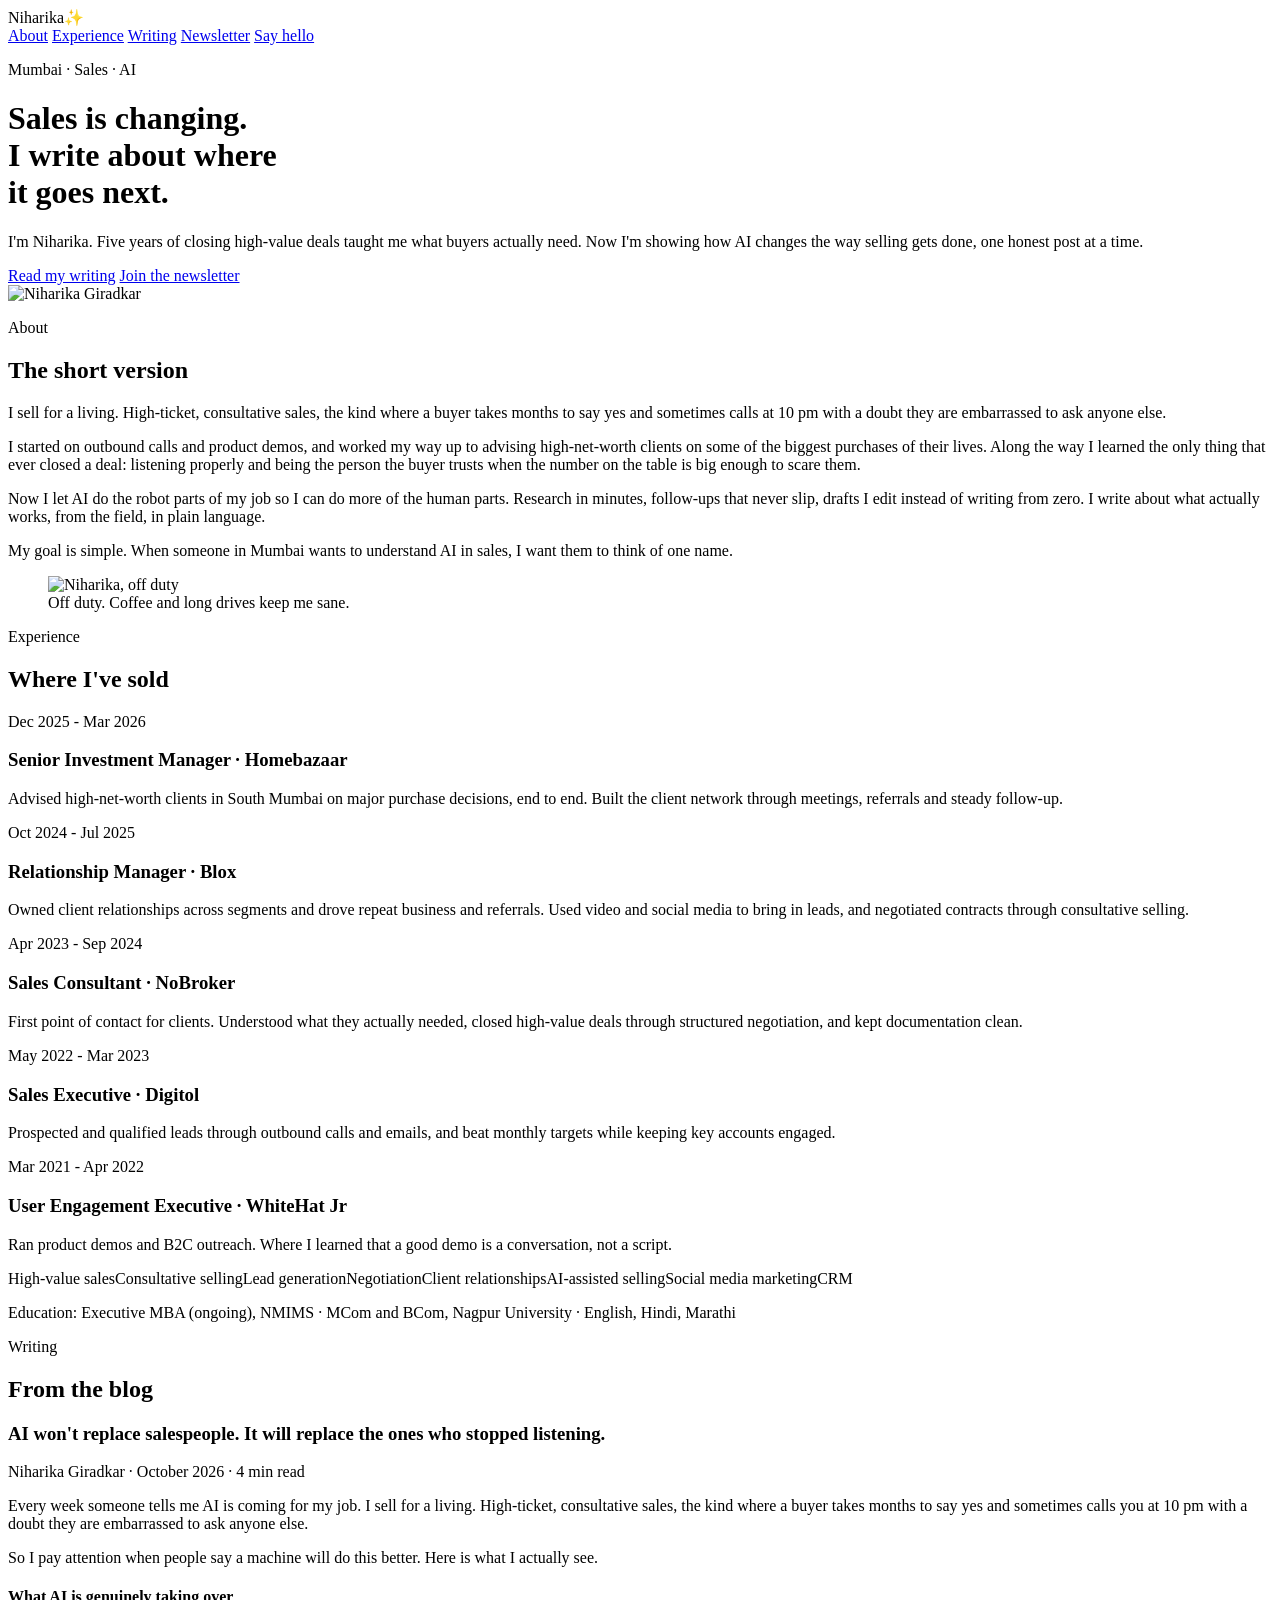
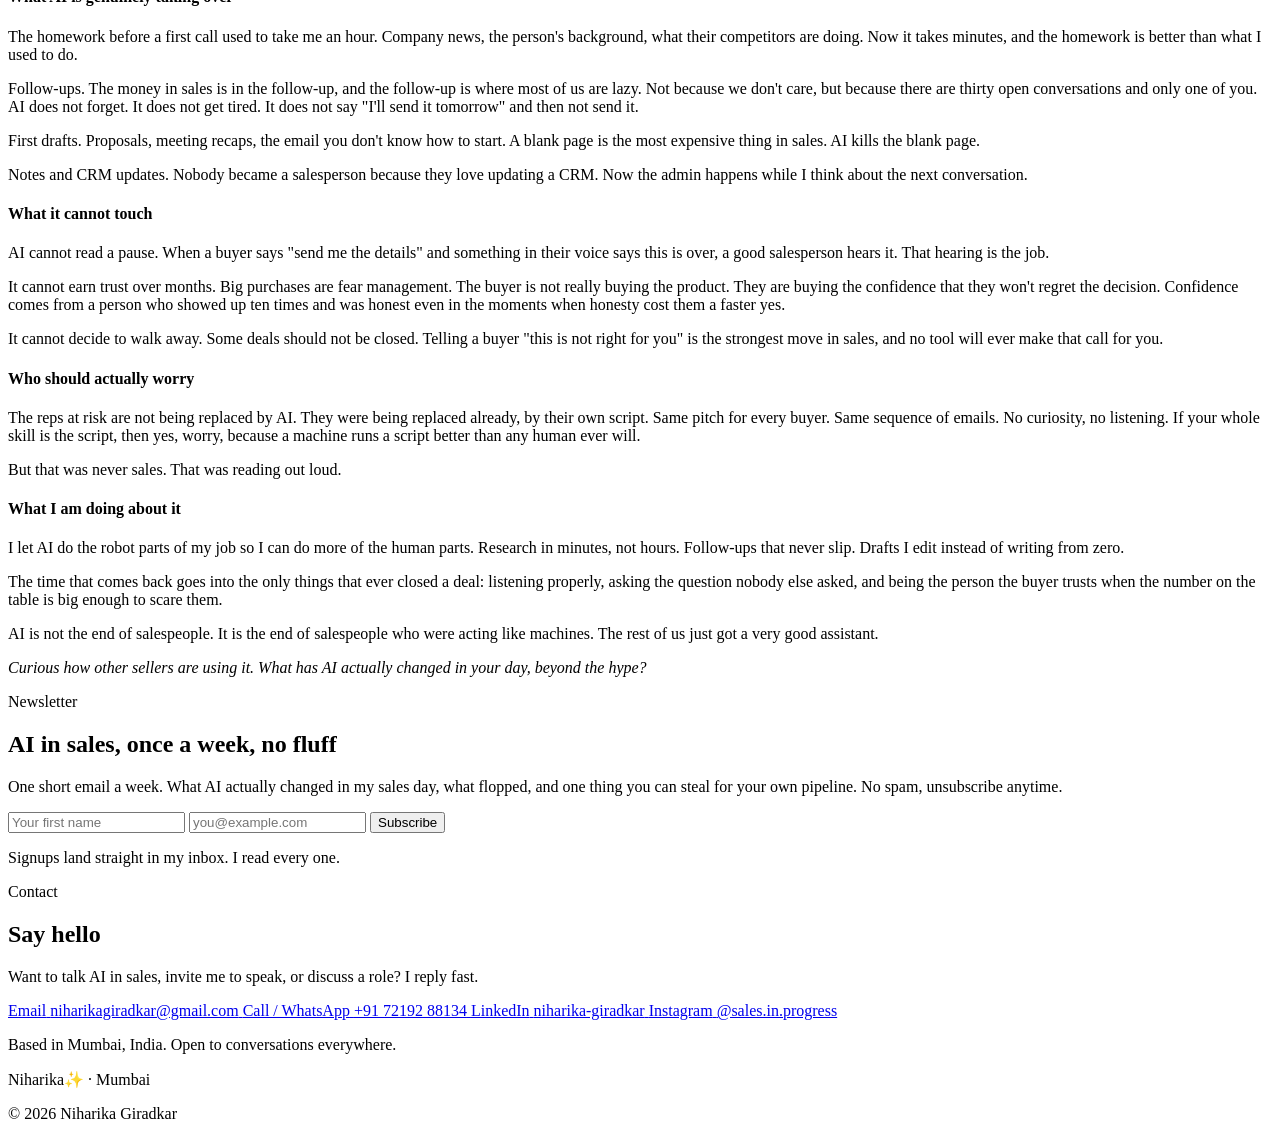
==== index.html @ d85a1c15 "Create personal webpage for Niharika Giradkar This HTML file serves as a personal webpage for Nihari" ====
<!DOCTYPE html>
<html lang="en">
<head>
<meta charset="UTF-8">
<meta name="viewport" content="width=device-width, initial-scale=1.0">
<title>Niharika✨ - AI in Sales, Mumbai</title>
<meta name="description" content="Niharika Giradkar - sales professional from Mumbai writing about how AI is changing sales. Read the blog, join the newsletter.">
<link rel="stylesheet" href="styles.css">
</head>
<body>

<nav class="nav">
  <div class="nav-inner">
    <span class="nav-brand">Niharika<span class="sparkle">✨</span></span>
    <div class="nav-links">
      <a href="#about">About</a>
      <a href="#experience">Experience</a>
      <a href="#writing">Writing</a>
      <a href="#newsletter">Newsletter</a>
      <a href="#contact" class="nav-cta">Say hello</a>
    </div>
  </div>
</nav>

<header class="hero">
  <div class="hero-text">
    <p class="eyebrow">Mumbai · Sales · AI</p>
    <h1>Sales is changing.<br>I write about where<br>it goes next.</h1>
    <p class="hero-sub">I'm Niharika. Five years of closing high-value deals taught me what buyers actually need. Now I'm showing how AI changes the way selling gets done, one honest post at a time.</p>
    <div class="hero-actions">
      <a href="#writing" class="btn btn-primary">Read my writing</a>
      <a href="#newsletter" class="btn btn-secondary">Join the newsletter</a>
    </div>
  </div>
  <div class="hero-photo">
    <img src="niharika-portrait.jpg" alt="Niharika Giradkar">
  </div>
</header>

<section id="about" class="section">
  <p class="section-eyebrow">About</p>
  <h2>The short version</h2>
  <div class="about-grid">
    <div class="about-copy">
      <p>I sell for a living. High-ticket, consultative sales, the kind where a buyer takes months to say yes and sometimes calls at 10 pm with a doubt they are embarrassed to ask anyone else.</p>
      <p>I started on outbound calls and product demos, and worked my way up to advising high-net-worth clients on some of the biggest purchases of their lives. Along the way I learned the only thing that ever closed a deal: listening properly and being the person the buyer trusts when the number on the table is big enough to scare them.</p>
      <p>Now I let AI do the robot parts of my job so I can do more of the human parts. Research in minutes, follow-ups that never slip, drafts I edit instead of writing from zero. I write about what actually works, from the field, in plain language.</p>
      <p>My goal is simple. When someone in Mumbai wants to understand AI in sales, I want them to think of one name.</p>
    </div>
    <figure class="about-photo">
      <img src="niharika-bw.jpg" alt="Niharika, off duty">
      <figcaption>Off duty. Coffee and long drives keep me sane.</figcaption>
    </figure>
  </div>
</section>

<section id="experience" class="section section-tinted">
  <p class="section-eyebrow">Experience</p>
  <h2>Where I've sold</h2>
  <div class="timeline">
    <div class="role">
      <div class="role-when">Dec 2025 - Mar 2026</div>
      <div class="role-what">
        <h3>Senior Investment Manager · Homebazaar</h3>
        <p>Advised high-net-worth clients in South Mumbai on major purchase decisions, end to end. Built the client network through meetings, referrals and steady follow-up.</p>
      </div>
    </div>
    <div class="role">
      <div class="role-when">Oct 2024 - Jul 2025</div>
      <div class="role-what">
        <h3>Relationship Manager · Blox</h3>
        <p>Owned client relationships across segments and drove repeat business and referrals. Used video and social media to bring in leads, and negotiated contracts through consultative selling.</p>
      </div>
    </div>
    <div class="role">
      <div class="role-when">Apr 2023 - Sep 2024</div>
      <div class="role-what">
        <h3>Sales Consultant · NoBroker</h3>
        <p>First point of contact for clients. Understood what they actually needed, closed high-value deals through structured negotiation, and kept documentation clean.</p>
      </div>
    </div>
    <div class="role">
      <div class="role-when">May 2022 - Mar 2023</div>
      <div class="role-what">
        <h3>Sales Executive · Digitol</h3>
        <p>Prospected and qualified leads through outbound calls and emails, and beat monthly targets while keeping key accounts engaged.</p>
      </div>
    </div>
    <div class="role">
      <div class="role-when">Mar 2021 - Apr 2022</div>
      <div class="role-what">
        <h3>User Engagement Executive · WhiteHat Jr</h3>
        <p>Ran product demos and B2C outreach. Where I learned that a good demo is a conversation, not a script.</p>
      </div>
    </div>
  </div>
  <div class="chips">
    <span>High-value sales</span><span>Consultative selling</span><span>Lead generation</span><span>Negotiation</span><span>Client relationships</span><span>AI-assisted selling</span><span>Social media marketing</span><span>CRM</span>
  </div>
  <p class="edu">Education: Executive MBA (ongoing), NMIMS · MCom and BCom, Nagpur University · English, Hindi, Marathi</p>
</section>

<section id="writing" class="section">
  <p class="section-eyebrow">Writing</p>
  <h2>From the blog</h2>
  <article class="post">
    <h3>AI won't replace salespeople. It will replace the ones who stopped listening.</h3>
    <p class="post-meta">Niharika Giradkar · October 2026 · 4 min read</p>
    <p>Every week someone tells me AI is coming for my job. I sell for a living. High-ticket, consultative sales, the kind where a buyer takes months to say yes and sometimes calls you at 10 pm with a doubt they are embarrassed to ask anyone else.</p>
    <p>So I pay attention when people say a machine will do this better. Here is what I actually see.</p>
    <h4>What AI is genuinely taking over</h4>
    <p>The homework before a first call used to take me an hour. Company news, the person's background, what their competitors are doing. Now it takes minutes, and the homework is better than what I used to do.</p>
    <p>Follow-ups. The money in sales is in the follow-up, and the follow-up is where most of us are lazy. Not because we don't care, but because there are thirty open conversations and only one of you. AI does not forget. It does not get tired. It does not say "I'll send it tomorrow" and then not send it.</p>
    <p>First drafts. Proposals, meeting recaps, the email you don't know how to start. A blank page is the most expensive thing in sales. AI kills the blank page.</p>
    <p>Notes and CRM updates. Nobody became a salesperson because they love updating a CRM. Now the admin happens while I think about the next conversation.</p>
    <h4>What it cannot touch</h4>
    <p>AI cannot read a pause. When a buyer says "send me the details" and something in their voice says this is over, a good salesperson hears it. That hearing is the job.</p>
    <p>It cannot earn trust over months. Big purchases are fear management. The buyer is not really buying the product. They are buying the confidence that they won't regret the decision. Confidence comes from a person who showed up ten times and was honest even in the moments when honesty cost them a faster yes.</p>
    <p>It cannot decide to walk away. Some deals should not be closed. Telling a buyer "this is not right for you" is the strongest move in sales, and no tool will ever make that call for you.</p>
    <h4>Who should actually worry</h4>
    <p>The reps at risk are not being replaced by AI. They were being replaced already, by their own script. Same pitch for every buyer. Same sequence of emails. No curiosity, no listening. If your whole skill is the script, then yes, worry, because a machine runs a script better than any human ever will.</p>
    <p>But that was never sales. That was reading out loud.</p>
    <h4>What I am doing about it</h4>
    <p>I let AI do the robot parts of my job so I can do more of the human parts. Research in minutes, not hours. Follow-ups that never slip. Drafts I edit instead of writing from zero.</p>
    <p>The time that comes back goes into the only things that ever closed a deal: listening properly, asking the question nobody else asked, and being the person the buyer trusts when the number on the table is big enough to scare them.</p>
    <p>AI is not the end of salespeople. It is the end of salespeople who were acting like machines. The rest of us just got a very good assistant.</p>
    <p><em>Curious how other sellers are using it. What has AI actually changed in your day, beyond the hype?</em></p>
  </article>
</section>

<section id="newsletter" class="section section-dark">
  <p class="section-eyebrow light">Newsletter</p>
  <h2>AI in sales, once a week, no fluff</h2>
  <p class="newsletter-sub">One short email a week. What AI actually changed in my sales day, what flopped, and one thing you can steal for your own pipeline. No spam, unsubscribe anytime.</p>
  <form class="signup" action="https://api.web3forms.com/submit" method="POST">
    <input type="hidden" name="access_key" value="6e8264f7-f193-4b68-8db4-449a315ca3fd">
    <input type="hidden" name="subject" value="New newsletter signup - Niharika✨">
    <input type="hidden" name="from_name" value="Niharika Website">
    <input type="hidden" name="redirect" value="https://niharikagiradkar.github.io/thanks.html">
    <input type="checkbox" name="botcheck" class="hidden" style="display:none">
    <input type="text" name="name" placeholder="Your first name" autocomplete="given-name">
    <input type="email" name="email" placeholder="you@example.com" required autocomplete="email">
    <button type="submit" class="btn btn-primary">Subscribe</button>
  </form>
  <p class="signup-note">Signups land straight in my inbox. I read every one.</p>
</section>

<section id="contact" class="section">
  <p class="section-eyebrow">Contact</p>
  <h2>Say hello</h2>
  <p class="contact-sub">Want to talk AI in sales, invite me to speak, or discuss a role? I reply fast.</p>
  <div class="contact-cards">
    <a class="card" href="mailto:niharikagiradkar@gmail.com">
      <span class="card-label">Email</span>
      <span class="card-value">niharikagiradkar@gmail.com</span>
    </a>
    <a class="card" href="tel:+917219288134">
      <span class="card-label">Call / WhatsApp</span>
      <span class="card-value">+91 72192 88134</span>
    </a>
    <a class="card" href="https://www.linkedin.com/in/niharika-giradkar-3739161b2" target="_blank" rel="noopener">
      <span class="card-label">LinkedIn</span>
      <span class="card-value">niharika-giradkar</span>
    </a>
    <a class="card" href="https://www.instagram.com/sales.in.progress/" target="_blank" rel="noopener">
      <span class="card-label">Instagram</span>
      <span class="card-value">@sales.in.progress</span>
    </a>
  </div>
  <p class="contact-loc">Based in Mumbai, India. Open to conversations everywhere.</p>
</section>

<footer class="footer">
  <p>Niharika<span class="sparkle">✨</span> · Mumbai</p>
  <p class="footer-small">© 2026 Niharika Giradkar</p>
</footer>

</body>
</html>
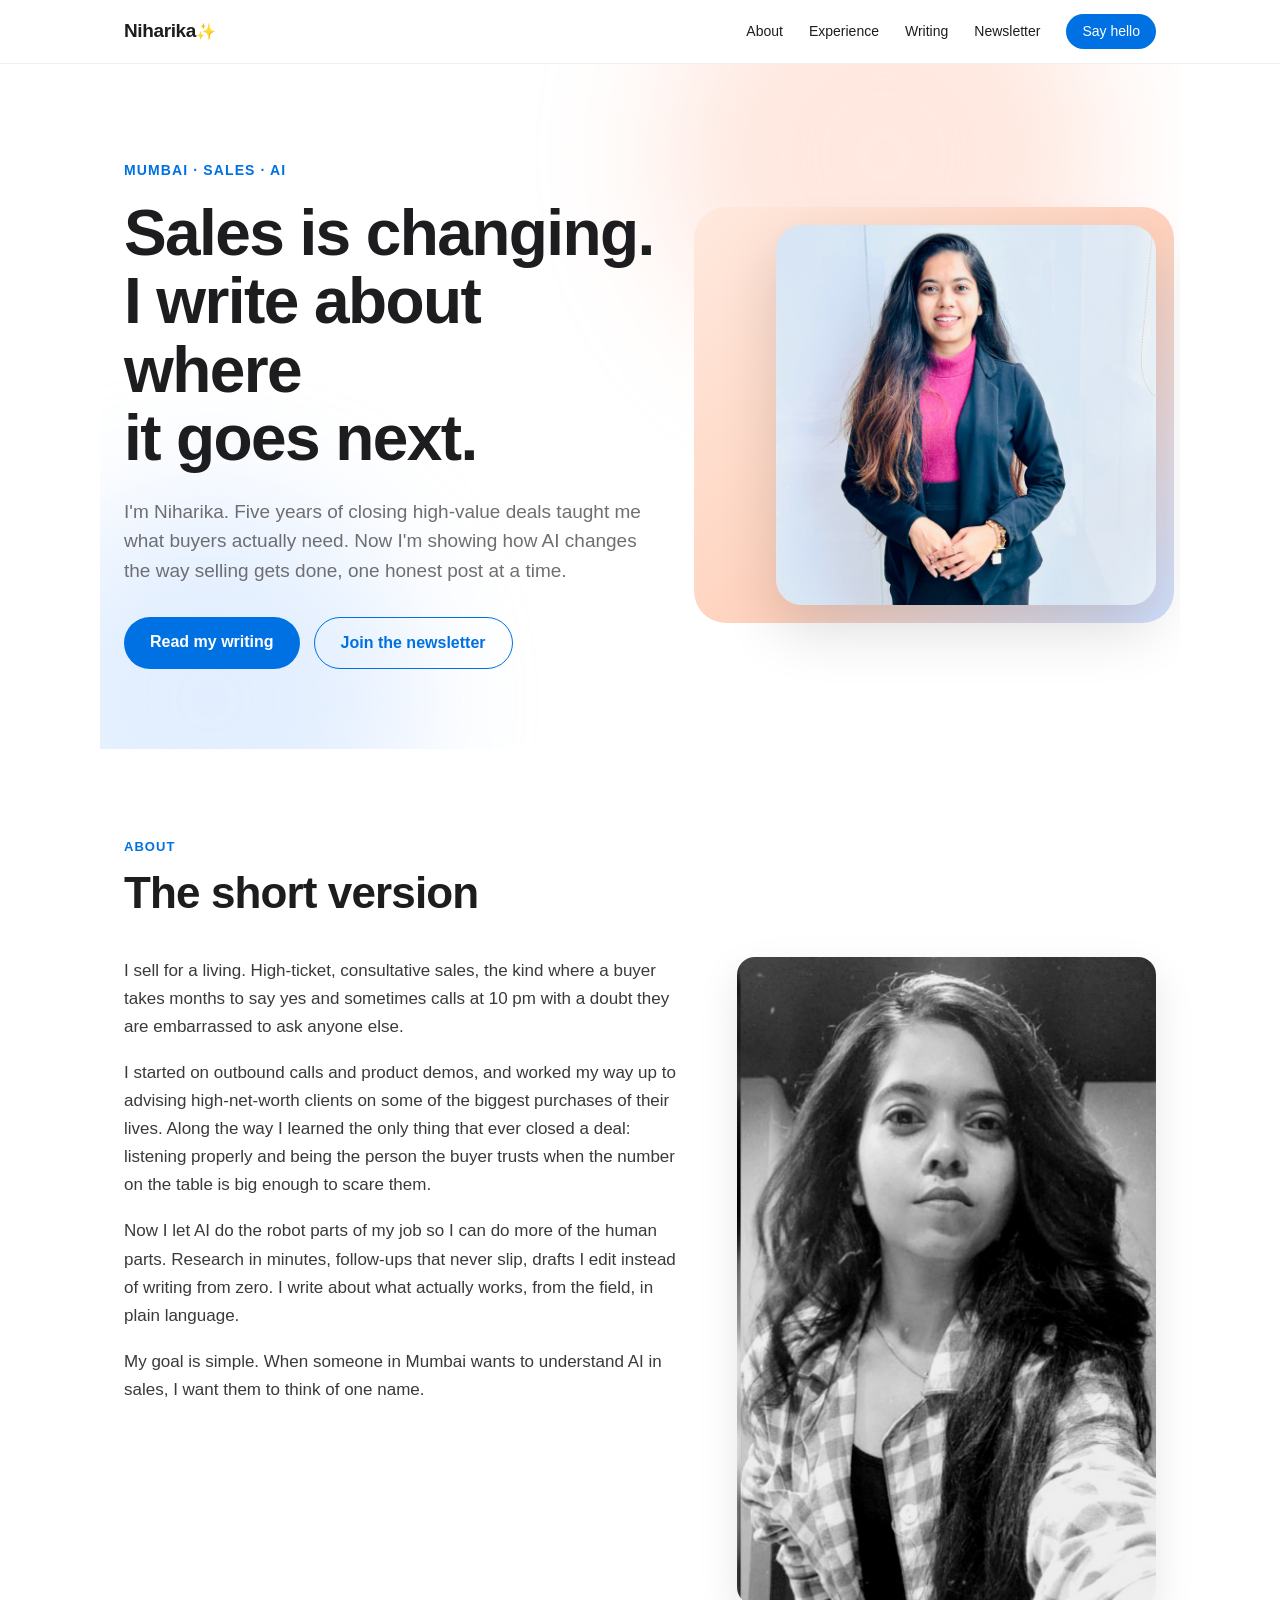
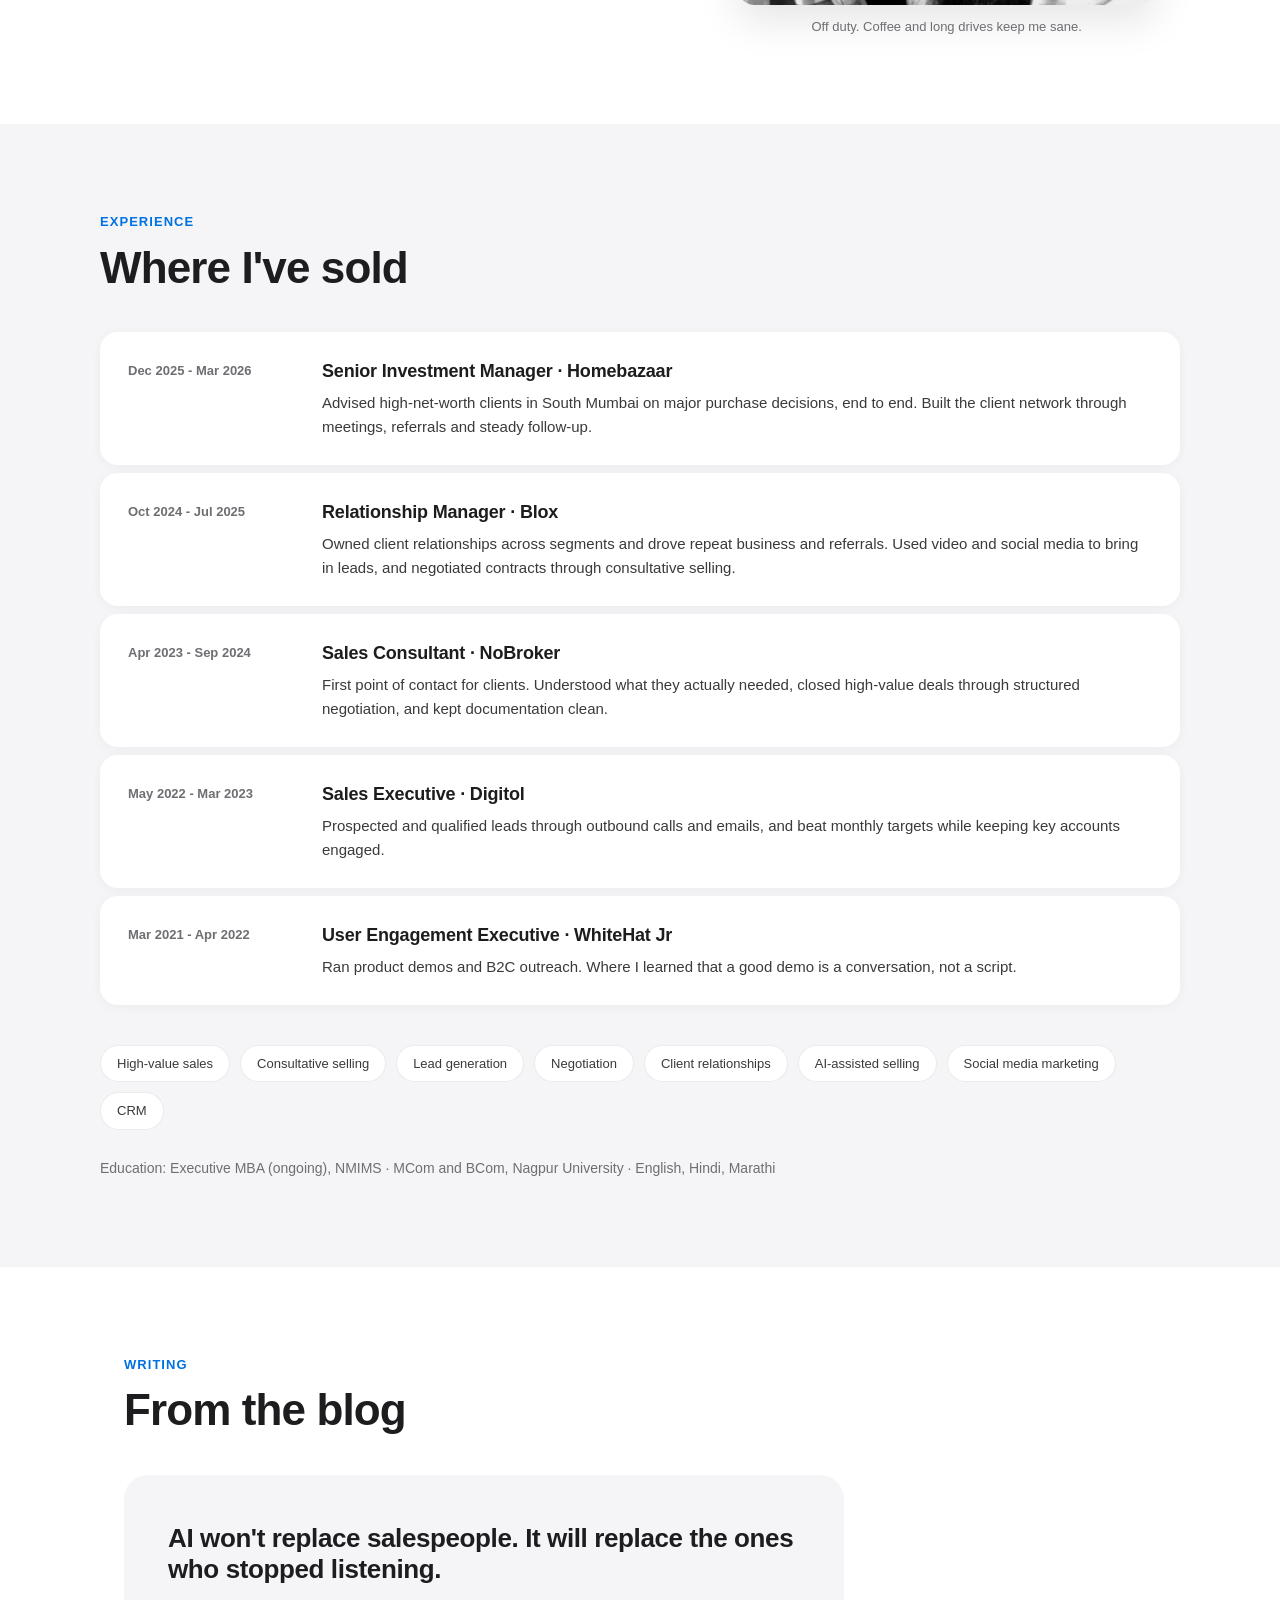
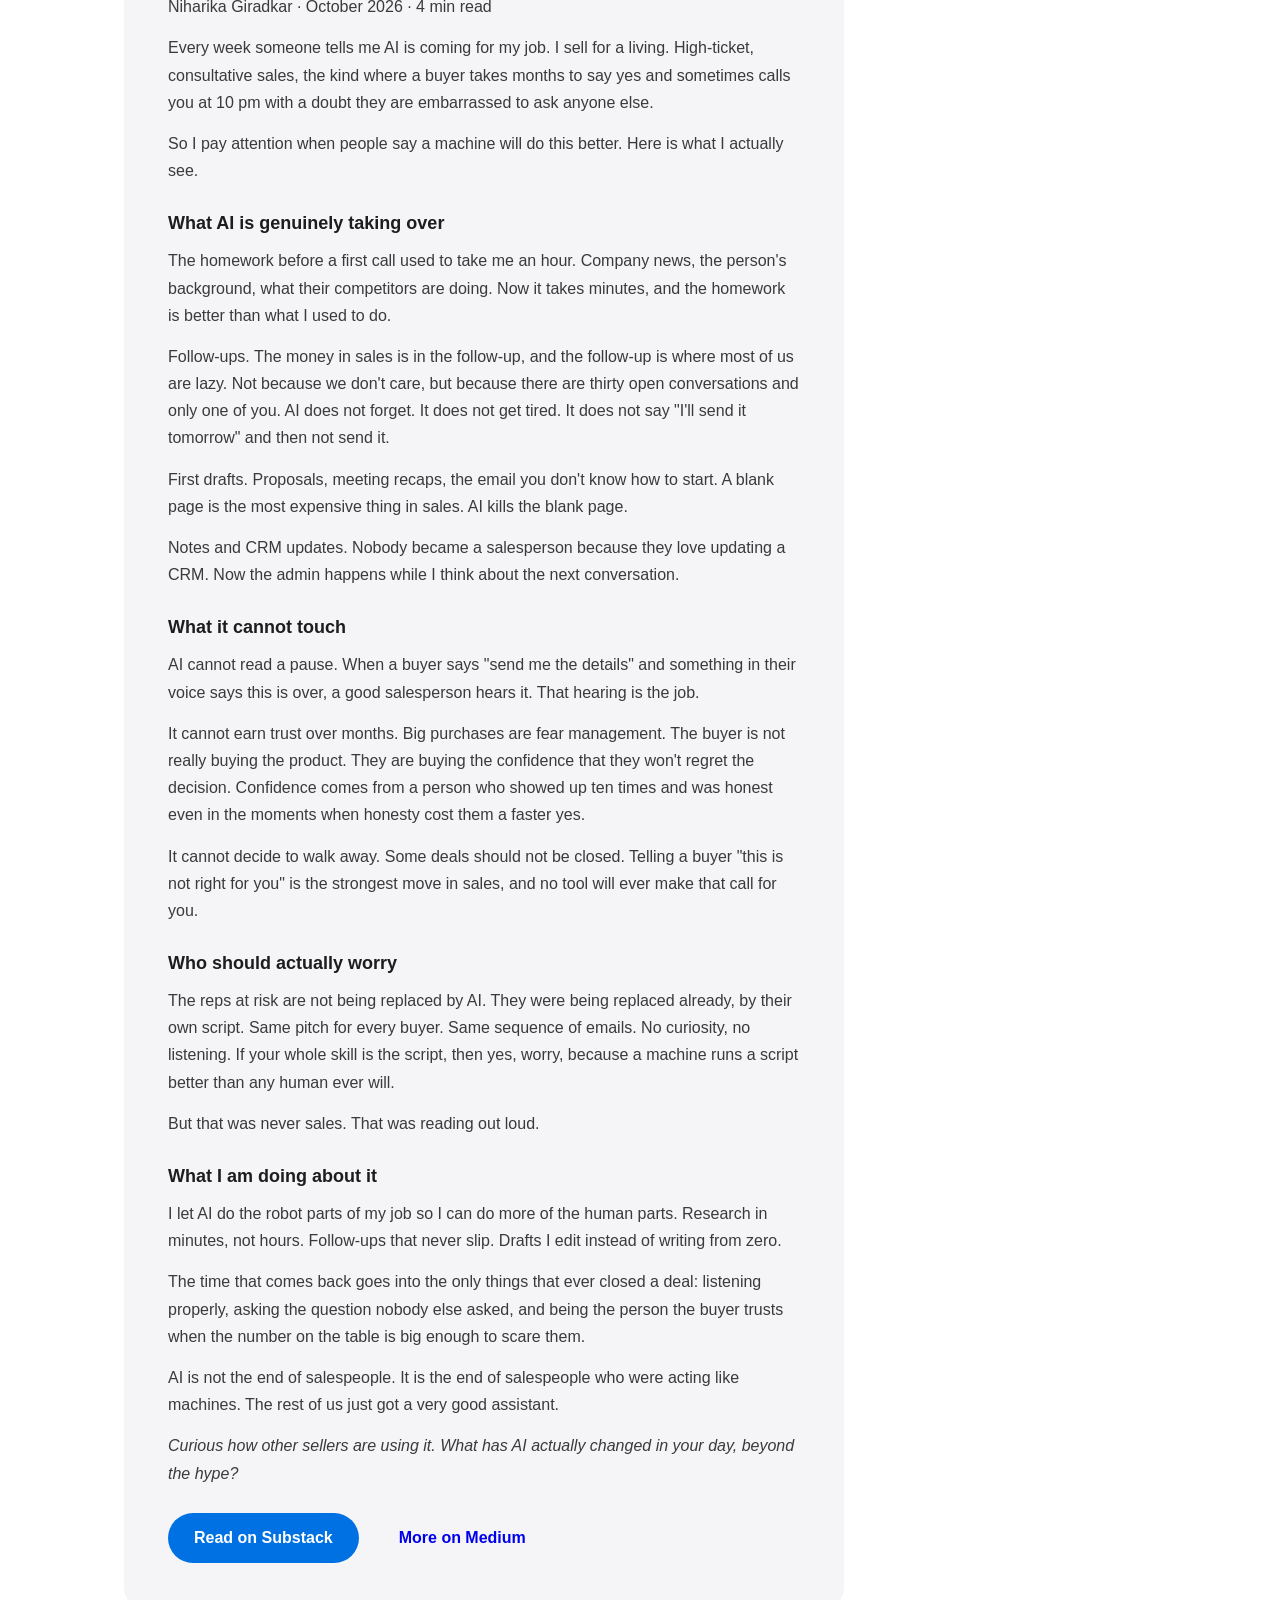
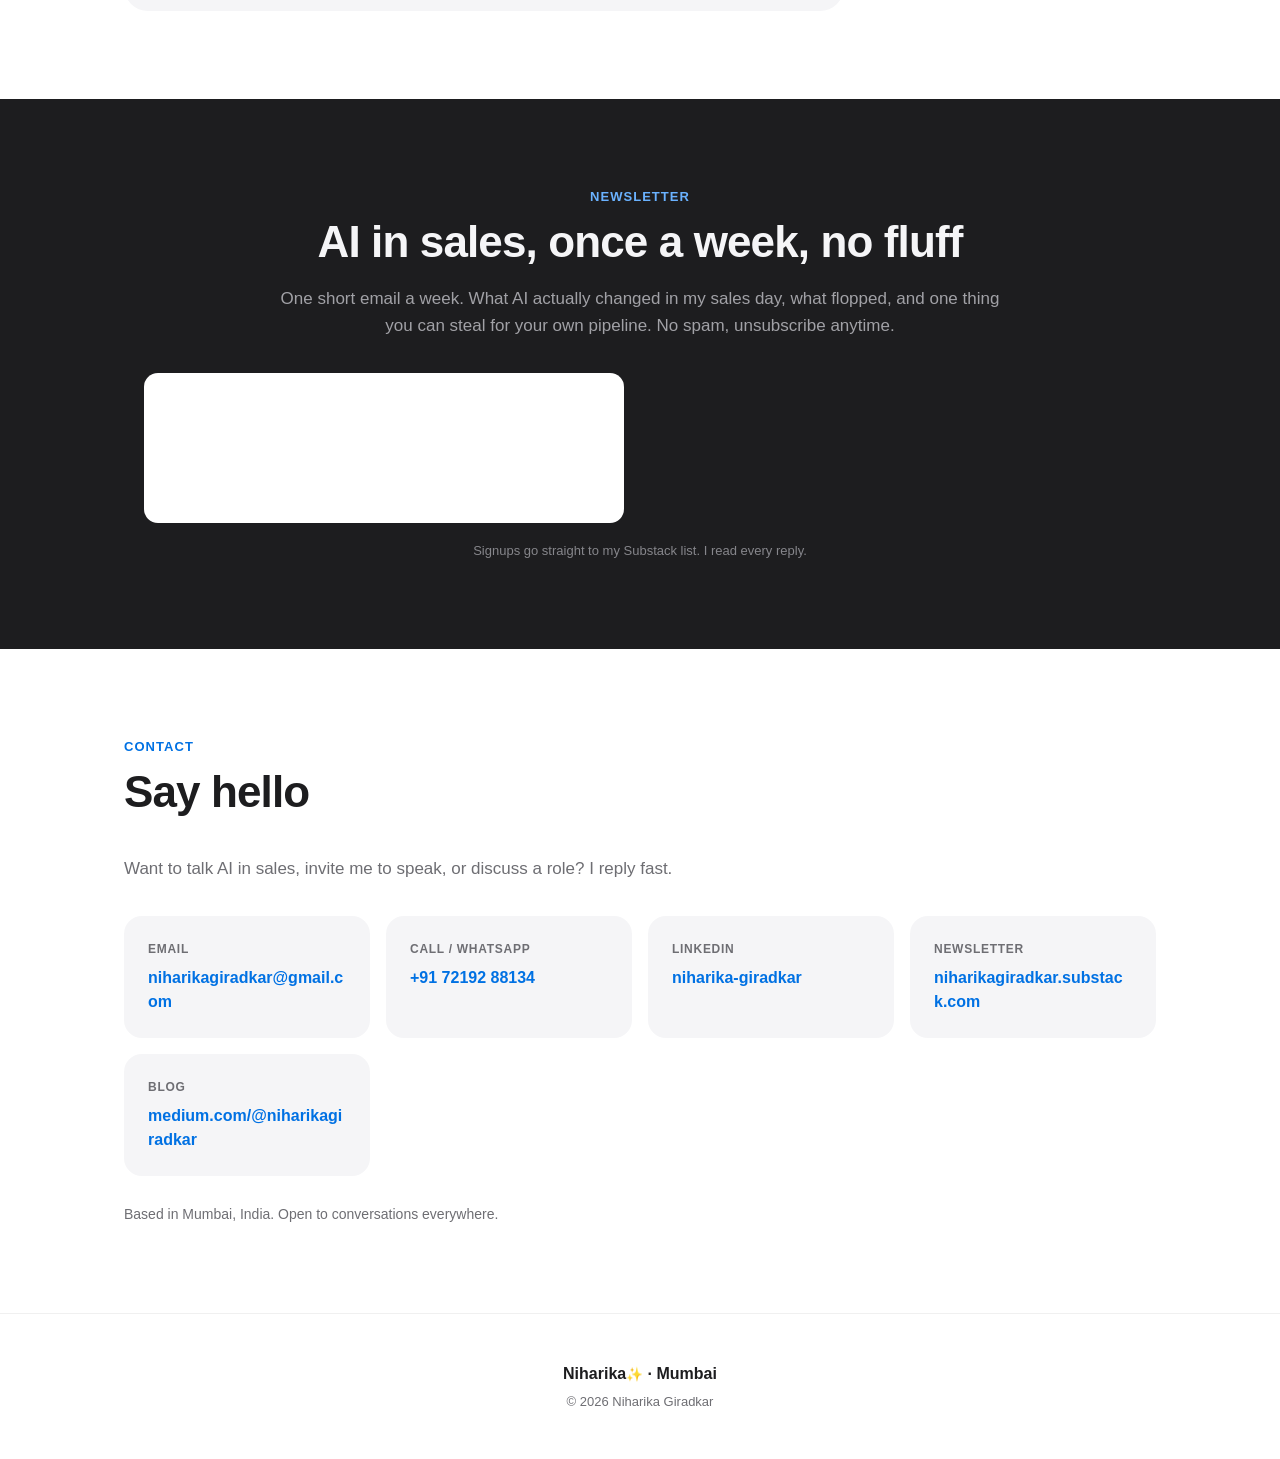
==== commit 6cd78ec9: "Substack subscribe, article links, warm graphics" ====
--- a/index.html
+++ b/index.html
@@ -125,6 +125,10 @@
     <p>The time that comes back goes into the only things that ever closed a deal: listening properly, asking the question nobody else asked, and being the person the buyer trusts when the number on the table is big enough to scare them.</p>
     <p>AI is not the end of salespeople. It is the end of salespeople who were acting like machines. The rest of us just got a very good assistant.</p>
     <p><em>Curious how other sellers are using it. What has AI actually changed in your day, beyond the hype?</em></p>
+    <div class="post-links">
+      <a class="btn btn-primary" href="https://niharikagiradkar.substack.com/p/ai-wont-replace-salespeople-it-will" target="_blank" rel="noopener">Read on Substack</a>
+      <a class="btn btn-ghost" href="https://medium.com/@niharikagiradkar" target="_blank" rel="noopener">More on Medium</a>
+    </div>
   </article>
 </section>
 
@@ -132,17 +136,10 @@
   <p class="section-eyebrow light">Newsletter</p>
   <h2>AI in sales, once a week, no fluff</h2>
   <p class="newsletter-sub">One short email a week. What AI actually changed in my sales day, what flopped, and one thing you can steal for your own pipeline. No spam, unsubscribe anytime.</p>
-  <form class="signup" action="https://api.web3forms.com/submit" method="POST">
-    <input type="hidden" name="access_key" value="6e8264f7-f193-4b68-8db4-449a315ca3fd">
-    <input type="hidden" name="subject" value="New newsletter signup - Niharika✨">
-    <input type="hidden" name="from_name" value="Niharika Website">
-    <input type="hidden" name="redirect" value="https://niharikagiradkar.github.io/thanks.html">
-    <input type="checkbox" name="botcheck" class="hidden" style="display:none">
-    <input type="text" name="name" placeholder="Your first name" autocomplete="given-name">
-    <input type="email" name="email" placeholder="you@example.com" required autocomplete="email">
-    <button type="submit" class="btn btn-primary">Subscribe</button>
-  </form>
-  <p class="signup-note">Signups land straight in my inbox. I read every one.</p>
+  <div class="substack-embed">
+    <iframe src="https://niharikagiradkar.substack.com/embed" width="480" height="150" frameborder="0" scrolling="no" title="Subscribe to Niharika's newsletter"></iframe>
+  </div>
+  <p class="signup-note">Signups go straight to my Substack list. I read every reply.</p>
 </section>
 
 <section id="contact" class="section">
@@ -162,9 +159,13 @@
       <span class="card-label">LinkedIn</span>
       <span class="card-value">niharika-giradkar</span>
     </a>
-    <a class="card" href="https://www.instagram.com/sales.in.progress/" target="_blank" rel="noopener">
-      <span class="card-label">Instagram</span>
-      <span class="card-value">@sales.in.progress</span>
+    <a class="card" href="https://niharikagiradkar.substack.com" target="_blank" rel="noopener">
+      <span class="card-label">Newsletter</span>
+      <span class="card-value">niharikagiradkar.substack.com</span>
+    </a>
+    <a class="card" href="https://medium.com/@niharikagiradkar" target="_blank" rel="noopener">
+      <span class="card-label">Blog</span>
+      <span class="card-value">medium.com/@niharikagiradkar</span>
     </a>
   </div>
   <p class="contact-loc">Based in Mumbai, India. Open to conversations everywhere.</p>
--- a/styles.css
+++ b/styles.css
@@ -0,0 +1,215 @@
+/* Niharika✨ - Apple HIG inspired */
+* { margin: 0; padding: 0; box-sizing: border-box; }
+:root {
+  --text: #1d1d1f;
+  --text-secondary: #6e6e73;
+  --bg: #ffffff;
+  --bg-tinted: #f5f5f7;
+  --bg-dark: #1d1d1f;
+  --accent: #0071e3;
+  --accent-hover: #0077ed;
+  --radius: 18px;
+  --maxw: 1080px;
+}
+html { scroll-behavior: smooth; }
+body {
+  font-family: -apple-system, BlinkMacSystemFont, "SF Pro Display", "SF Pro Text", "Helvetica Neue", Helvetica, Arial, sans-serif;
+  color: var(--text);
+  background: var(--bg);
+  line-height: 1.5;
+  -webkit-font-smoothing: antialiased;
+}
+
+/* Nav */
+.nav {
+  position: sticky; top: 0; z-index: 100;
+  background: rgba(255,255,255,0.8);
+  backdrop-filter: saturate(180%) blur(20px);
+  -webkit-backdrop-filter: saturate(180%) blur(20px);
+  border-bottom: 1px solid rgba(0,0,0,0.06);
+}
+.nav-inner {
+  max-width: var(--maxw); margin: 0 auto; padding: 14px 24px;
+  display: flex; align-items: center; justify-content: space-between;
+}
+.nav-brand { font-size: 19px; font-weight: 700; letter-spacing: -0.02em; }
+.sparkle { font-size: 0.85em; }
+.nav-links { display: flex; align-items: center; gap: 26px; }
+.nav-links a {
+  color: var(--text); text-decoration: none; font-size: 14px; font-weight: 500;
+  transition: color 0.2s;
+}
+.nav-links a:hover { color: var(--accent); }
+.nav-cta {
+  background: var(--accent); color: #fff !important;
+  padding: 7px 16px; border-radius: 980px;
+}
+.nav-cta:hover { background: var(--accent-hover); }
+
+/* Hero */
+.hero {
+  max-width: var(--maxw); margin: 0 auto;
+  padding: 96px 24px 80px;
+  display: grid; grid-template-columns: 1.2fr 1fr; gap: 56px; align-items: center;
+}
+.eyebrow {
+  font-size: 14px; font-weight: 600; letter-spacing: 0.08em; text-transform: uppercase;
+  color: var(--accent); margin-bottom: 18px;
+}
+.hero h1 {
+  font-size: clamp(40px, 6vw, 64px);
+  font-weight: 700; letter-spacing: -0.025em; line-height: 1.07;
+  margin-bottom: 24px;
+}
+.hero-sub {
+  font-size: 19px; color: var(--text-secondary); line-height: 1.55;
+  max-width: 30em; margin-bottom: 32px;
+}
+.hero-actions { display: flex; gap: 14px; flex-wrap: wrap; }
+.btn {
+  display: inline-block; padding: 13px 26px; border-radius: 980px;
+  font-size: 16px; font-weight: 600; text-decoration: none; cursor: pointer;
+  border: none; transition: background 0.2s, transform 0.15s;
+}
+.btn:active { transform: scale(0.97); }
+.btn-primary { background: var(--accent); color: #fff; }
+.btn-primary:hover { background: var(--accent-hover); }
+.btn-secondary { background: transparent; color: var(--accent); border: 1.5px solid var(--accent); }
+.btn-secondary:hover { background: rgba(0,113,227,0.06); }
+.hero-photo img {
+  width: 100%; max-width: 380px; aspect-ratio: 1; object-fit: cover;
+  border-radius: 28px; display: block; margin-left: auto;
+  box-shadow: 0 24px 60px rgba(0,0,0,0.14);
+}
+
+/* Sections */
+.section { max-width: var(--maxw); margin: 0 auto; padding: 88px 24px; }
+.section-tinted { max-width: none; background: var(--bg-tinted); }
+.section-tinted > * { max-width: var(--maxw); margin-left: auto; margin-right: auto; }
+.section-dark { max-width: none; background: var(--bg-dark); color: #f5f5f7; text-align: center; }
+.section-dark > * { max-width: 720px; margin-left: auto; margin-right: auto; }
+.section-eyebrow {
+  font-size: 13px; font-weight: 600; letter-spacing: 0.08em; text-transform: uppercase;
+  color: var(--accent); margin-bottom: 12px;
+}
+.section-eyebrow.light { color: #6ab2ff; }
+.section h2 {
+  font-size: clamp(30px, 4.5vw, 44px); font-weight: 700; letter-spacing: -0.02em;
+  margin-bottom: 40px; line-height: 1.1;
+}
+.section-dark h2 { margin-bottom: 18px; }
+
+/* About */
+.about-grid { display: grid; grid-template-columns: 1.35fr 1fr; gap: 48px; align-items: start; }
+.about-copy p { font-size: 17px; color: #3a3a3c; margin-bottom: 18px; line-height: 1.65; }
+.about-photo img {
+  width: 100%; border-radius: var(--radius); display: block;
+  box-shadow: 0 16px 40px rgba(0,0,0,0.10);
+}
+.about-photo figcaption {
+  font-size: 13px; color: var(--text-secondary); margin-top: 12px; text-align: center;
+}
+
+/* Experience */
+.timeline { display: flex; flex-direction: column; gap: 8px; margin-bottom: 40px; }
+.role {
+  display: grid; grid-template-columns: 170px 1fr; gap: 24px;
+  background: #fff; border-radius: var(--radius); padding: 26px 28px;
+  box-shadow: 0 2px 12px rgba(0,0,0,0.04);
+}
+.role-when { font-size: 13px; font-weight: 600; color: var(--text-secondary); padding-top: 3px; }
+.role-what h3 { font-size: 18px; font-weight: 700; letter-spacing: -0.01em; margin-bottom: 6px; }
+.role-what p { font-size: 15px; color: #3a3a3c; line-height: 1.6; }
+.chips { display: flex; flex-wrap: wrap; gap: 10px; margin-bottom: 28px; }
+.chips span {
+  background: #fff; border: 1px solid rgba(0,0,0,0.08); border-radius: 980px;
+  padding: 8px 16px; font-size: 13px; font-weight: 500; color: #3a3a3c;
+}
+.edu { font-size: 14px; color: var(--text-secondary); }
+
+/* Writing */
+.post {
+  max-width: 720px; background: var(--bg-tinted); border-radius: 24px;
+  padding: 48px 44px;
+}
+.post h3 { font-size: 26px; font-weight: 700; letter-spacing: -0.015em; line-height: 1.2; margin-bottom: 8px; }
+.post-meta { font-size: 13px; color: var(--text-secondary); margin-bottom: 28px; }
+.post h4 { font-size: 18px; font-weight: 700; margin: 26px 0 10px; }
+.post p { font-size: 16px; color: #3a3a3c; line-height: 1.7; margin-bottom: 14px; }
+
+/* Newsletter */
+.newsletter-sub { font-size: 17px; color: #a1a1a6; margin-bottom: 34px; line-height: 1.6; }
+.signup { display: flex; gap: 12px; justify-content: center; flex-wrap: wrap; }
+.signup input[type="text"], .signup input[type="email"] {
+  padding: 13px 20px; border-radius: 980px; border: 1px solid rgba(255,255,255,0.2);
+  background: rgba(255,255,255,0.08); color: #f5f5f7; font-size: 16px; min-width: 220px;
+  outline: none; transition: border 0.2s;
+}
+.signup input::placeholder { color: #86868b; }
+.signup input:focus { border-color: var(--accent); }
+.signup-note { font-size: 13px; color: #86868b; margin-top: 18px; }
+
+/* Contact */
+.contact-sub { font-size: 17px; color: var(--text-secondary); margin-bottom: 34px; }
+.contact-cards { display: grid; grid-template-columns: repeat(auto-fit, minmax(220px, 1fr)); gap: 16px; margin-bottom: 28px; }
+.card {
+  display: block; background: var(--bg-tinted); border-radius: var(--radius);
+  padding: 24px; text-decoration: none; transition: transform 0.15s, box-shadow 0.2s;
+}
+.card:hover { transform: translateY(-3px); box-shadow: 0 12px 32px rgba(0,0,0,0.08); }
+.card-label { display: block; font-size: 12px; font-weight: 600; letter-spacing: 0.06em; text-transform: uppercase; color: var(--text-secondary); margin-bottom: 8px; }
+.card-value { display: block; font-size: 16px; font-weight: 600; color: var(--accent); word-break: break-all; }
+.contact-loc { font-size: 14px; color: var(--text-secondary); }
+
+/* Footer */
+.footer { text-align: center; padding: 48px 24px; border-top: 1px solid rgba(0,0,0,0.06); }
+.footer p { font-weight: 600; }
+.footer-small { font-size: 13px; font-weight: 400 !important; color: var(--text-secondary); margin-top: 6px; }
+
+/* Thanks page */
+.thanks { text-align: center; padding-top: 140px; padding-bottom: 140px; }
+.thanks-emoji { font-size: 56px; margin-bottom: 18px; }
+.thanks h2 { margin-bottom: 14px; }
+.thanks .newsletter-sub { color: var(--text-secondary); margin-bottom: 30px; }
+
+/* Mobile */
+@media (max-width: 820px) {
+  .nav-links { gap: 16px; }
+  .nav-links a:not(.nav-cta) { display: none; }
+  .hero { grid-template-columns: 1fr; padding: 56px 24px 56px; gap: 40px; }
+  .hero-photo img { margin: 0 auto; max-width: 300px; }
+  .hero { text-align: center; }
+  .hero-sub { margin-left: auto; margin-right: auto; }
+  .hero-actions { justify-content: center; }
+  .about-grid { grid-template-columns: 1fr; }
+  .about-photo { max-width: 340px; margin: 0 auto; }
+  .role { grid-template-columns: 1fr; gap: 6px; }
+  .post { padding: 32px 22px; }
+  .section { padding: 60px 20px; }
+}
+
+/* --- v2: Substack embed, post links, warm illustrated graphics --- */
+.substack-embed { display: flex; justify-content: center; margin: 26px 0 10px; }
+.substack-embed iframe { width: 100%; max-width: 480px; border-radius: 14px; background: #fff; }
+
+.post-links { display: flex; gap: 14px; flex-wrap: wrap; margin-top: 26px; }
+
+.hero { position: relative; overflow: hidden; }
+.hero::before, .hero::after {
+  content: ""; position: absolute; border-radius: 50%; filter: blur(70px); opacity: .45; z-index: -1; pointer-events: none;
+}
+.hero::before { width: 420px; height: 420px; background: radial-gradient(circle, #ffd9c7, #ffb199); top: -120px; right: 8%; }
+.hero::after { width: 380px; height: 380px; background: radial-gradient(circle, #cfe4ff, #9ec5fe); bottom: -140px; left: -80px; }
+
+.hero-photo { position: relative; }
+.hero-photo::before {
+  content: ""; position: absolute; inset: -18px; border-radius: 32px; z-index: -1;
+  background: linear-gradient(135deg, #ffe9de 0%, #ffd2bd 55%, #cfe0ff 100%);
+}
+.hero-photo img { border-radius: 26px; display: block; }
+
+@media (max-width: 700px) {
+  .hero::before { width: 280px; height: 280px; right: -60px; }
+  .hero::after { width: 240px; height: 240px; left: -100px; }
+  .post-links .btn { width: 100%; text-align: center; }
+}
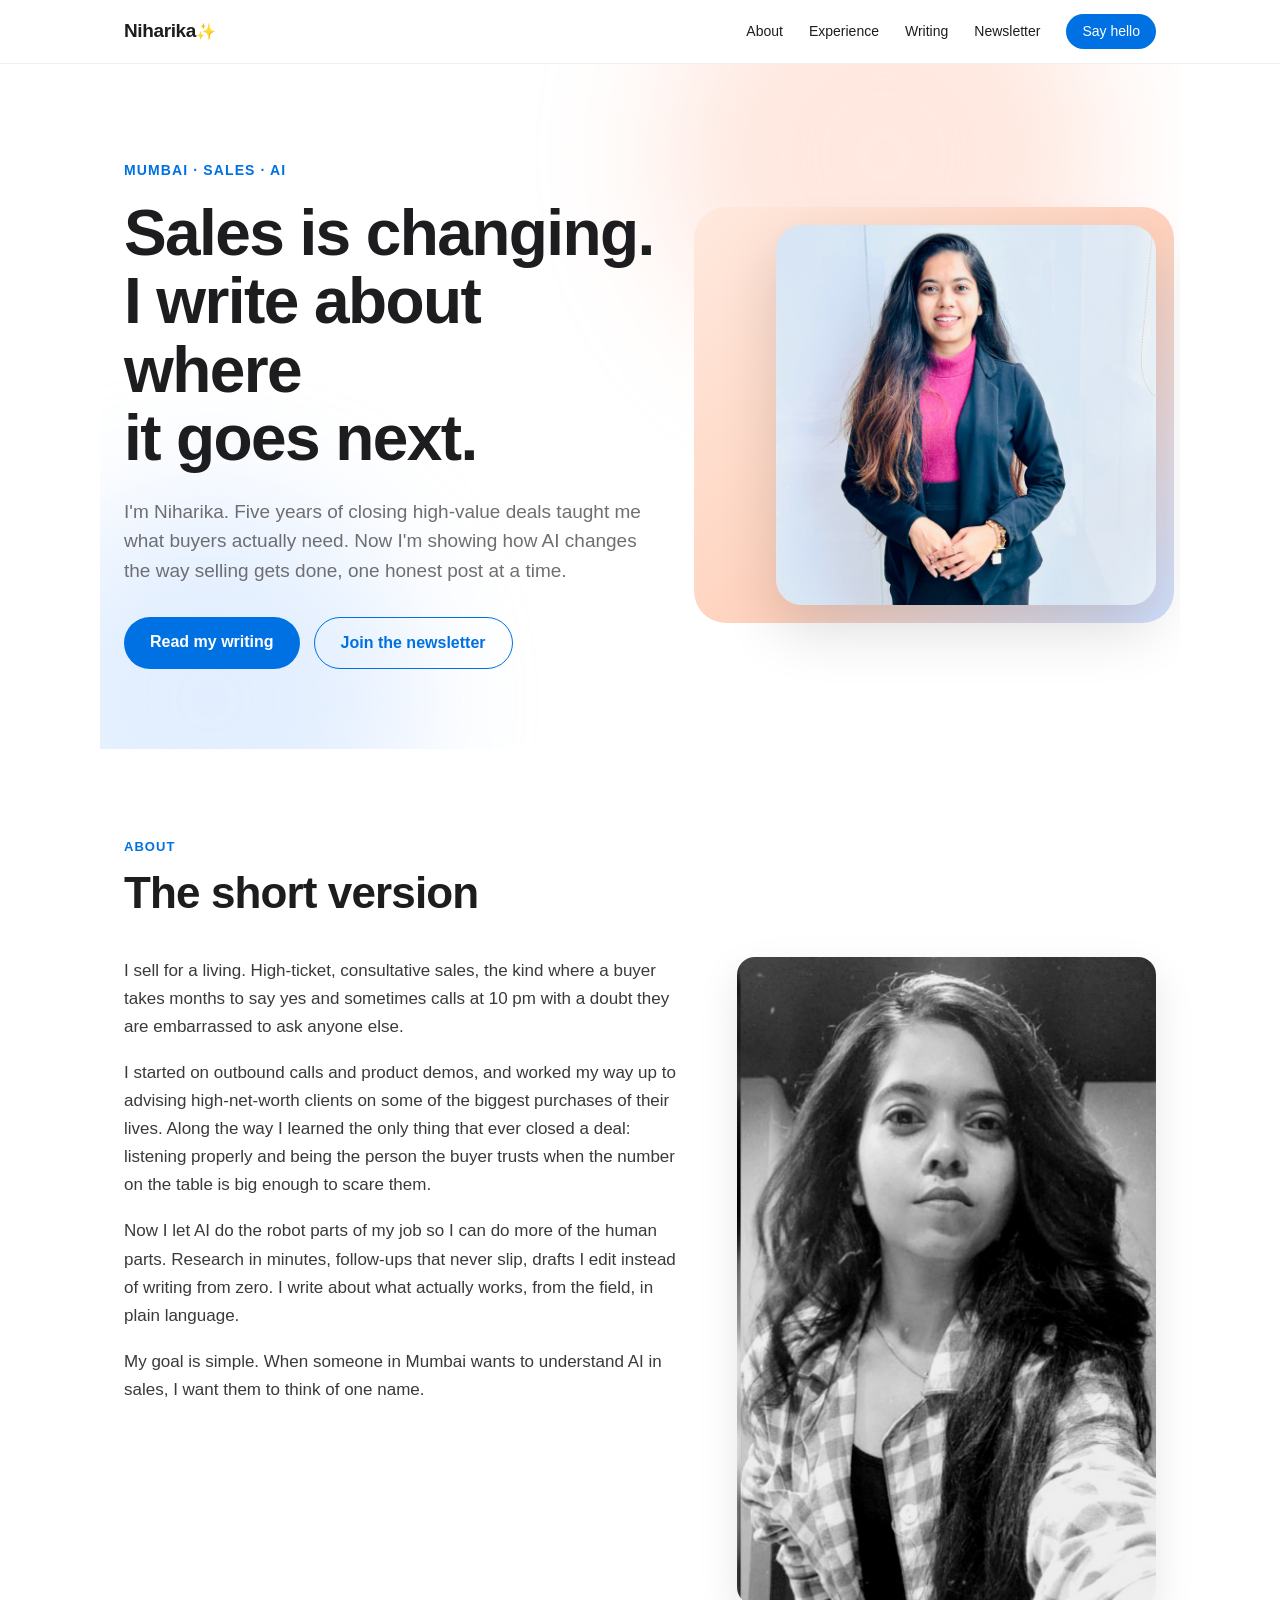
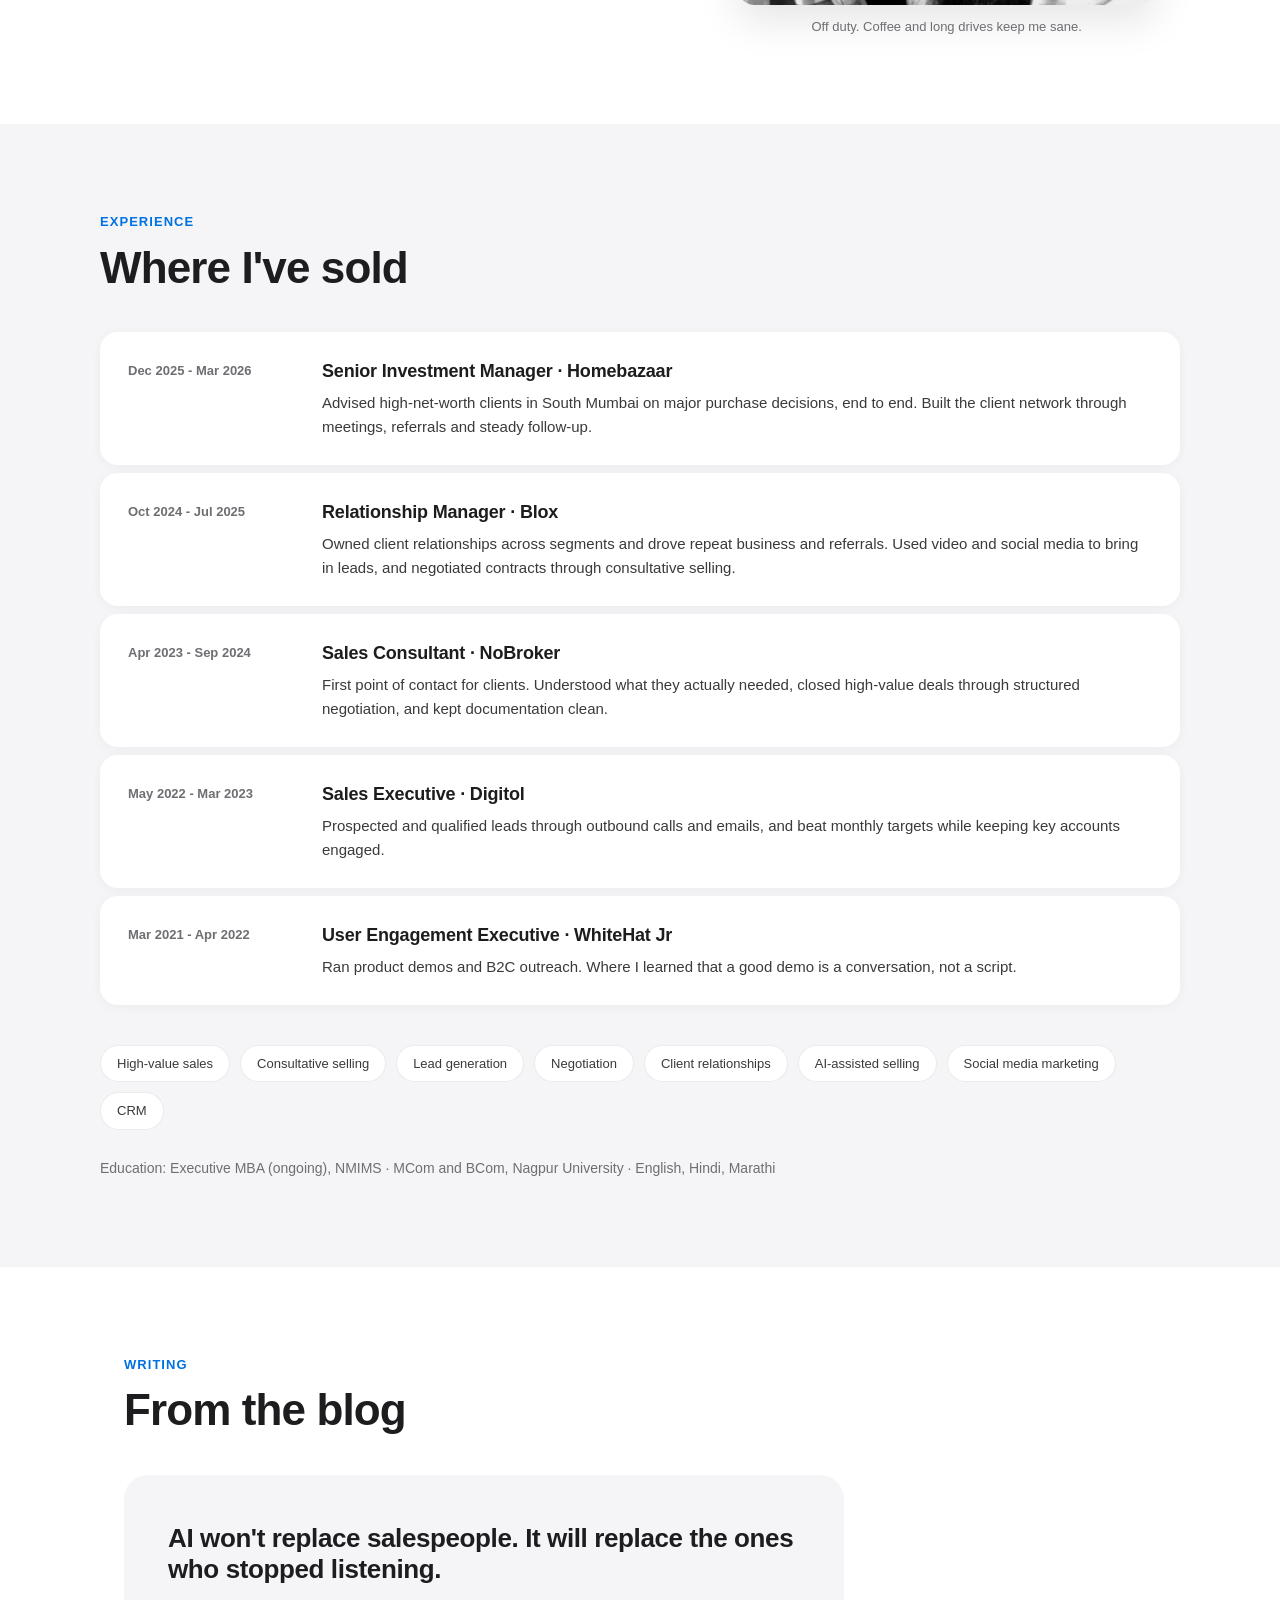
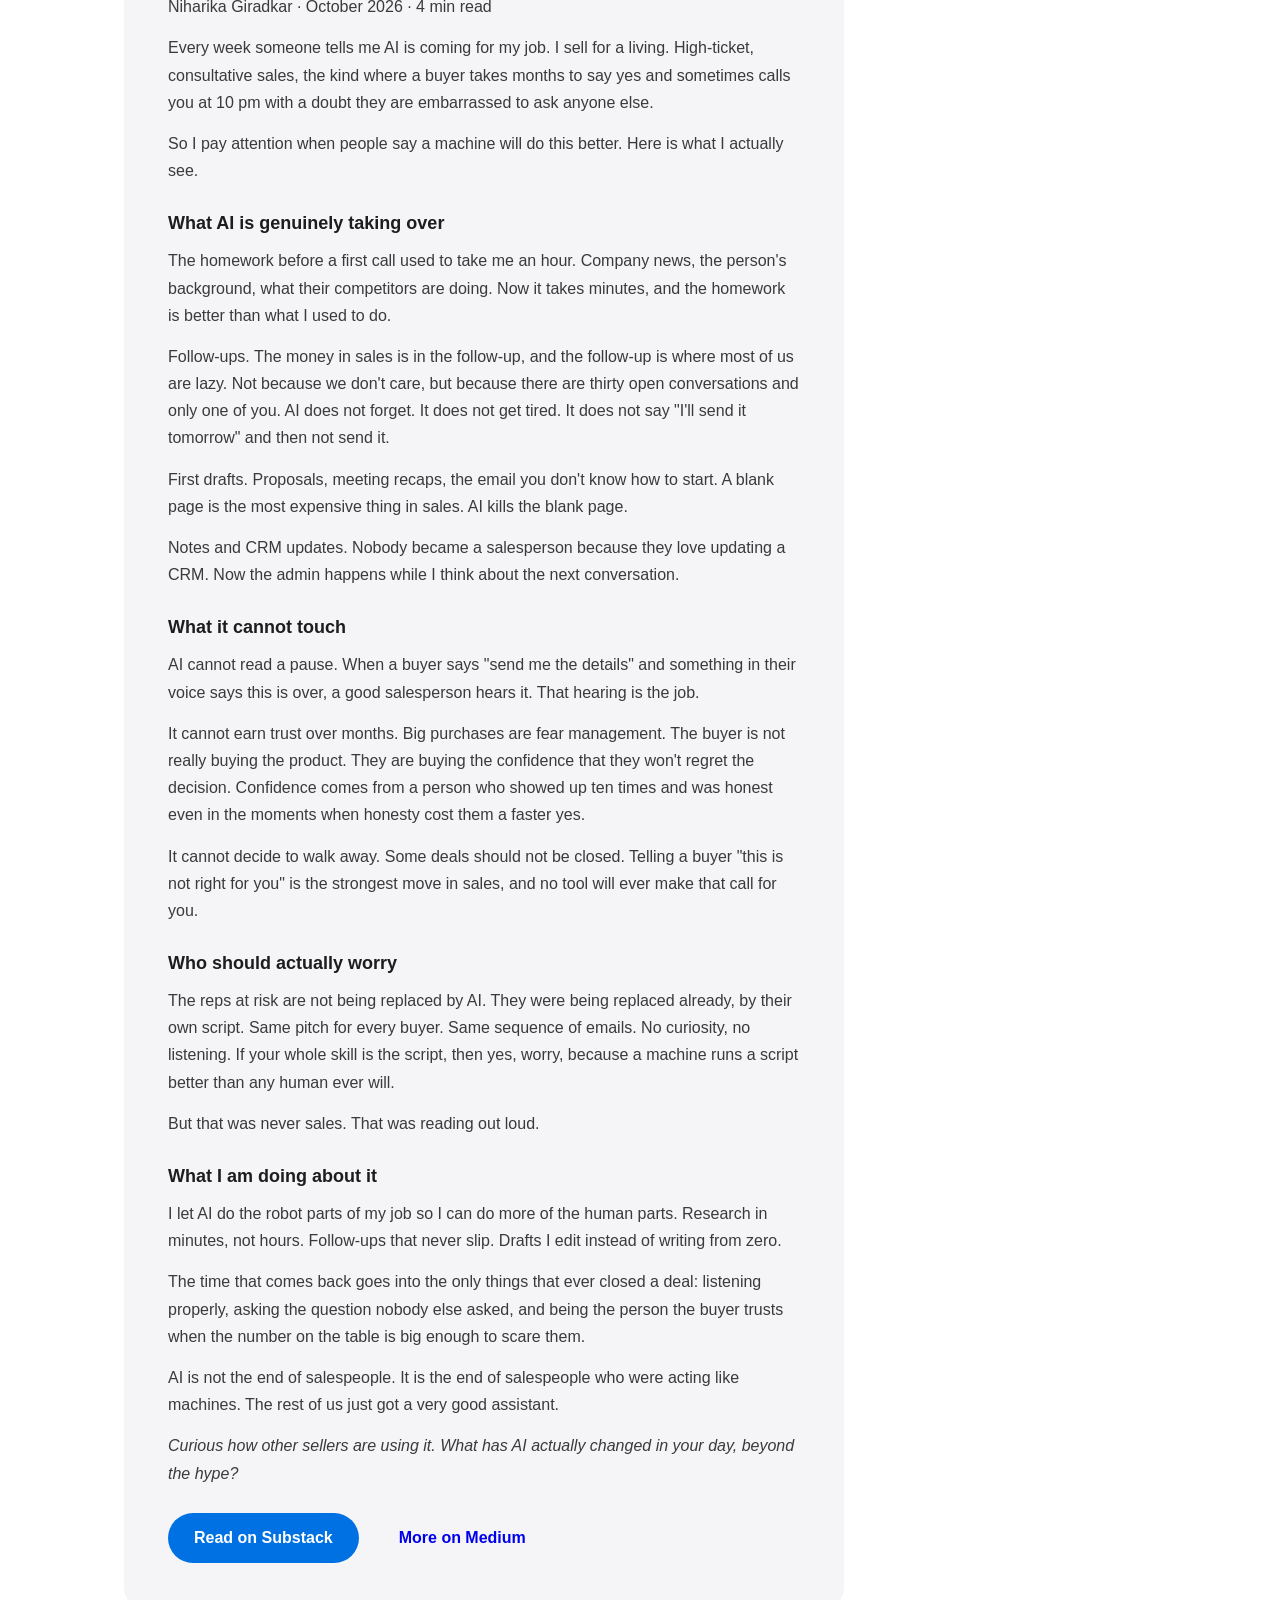
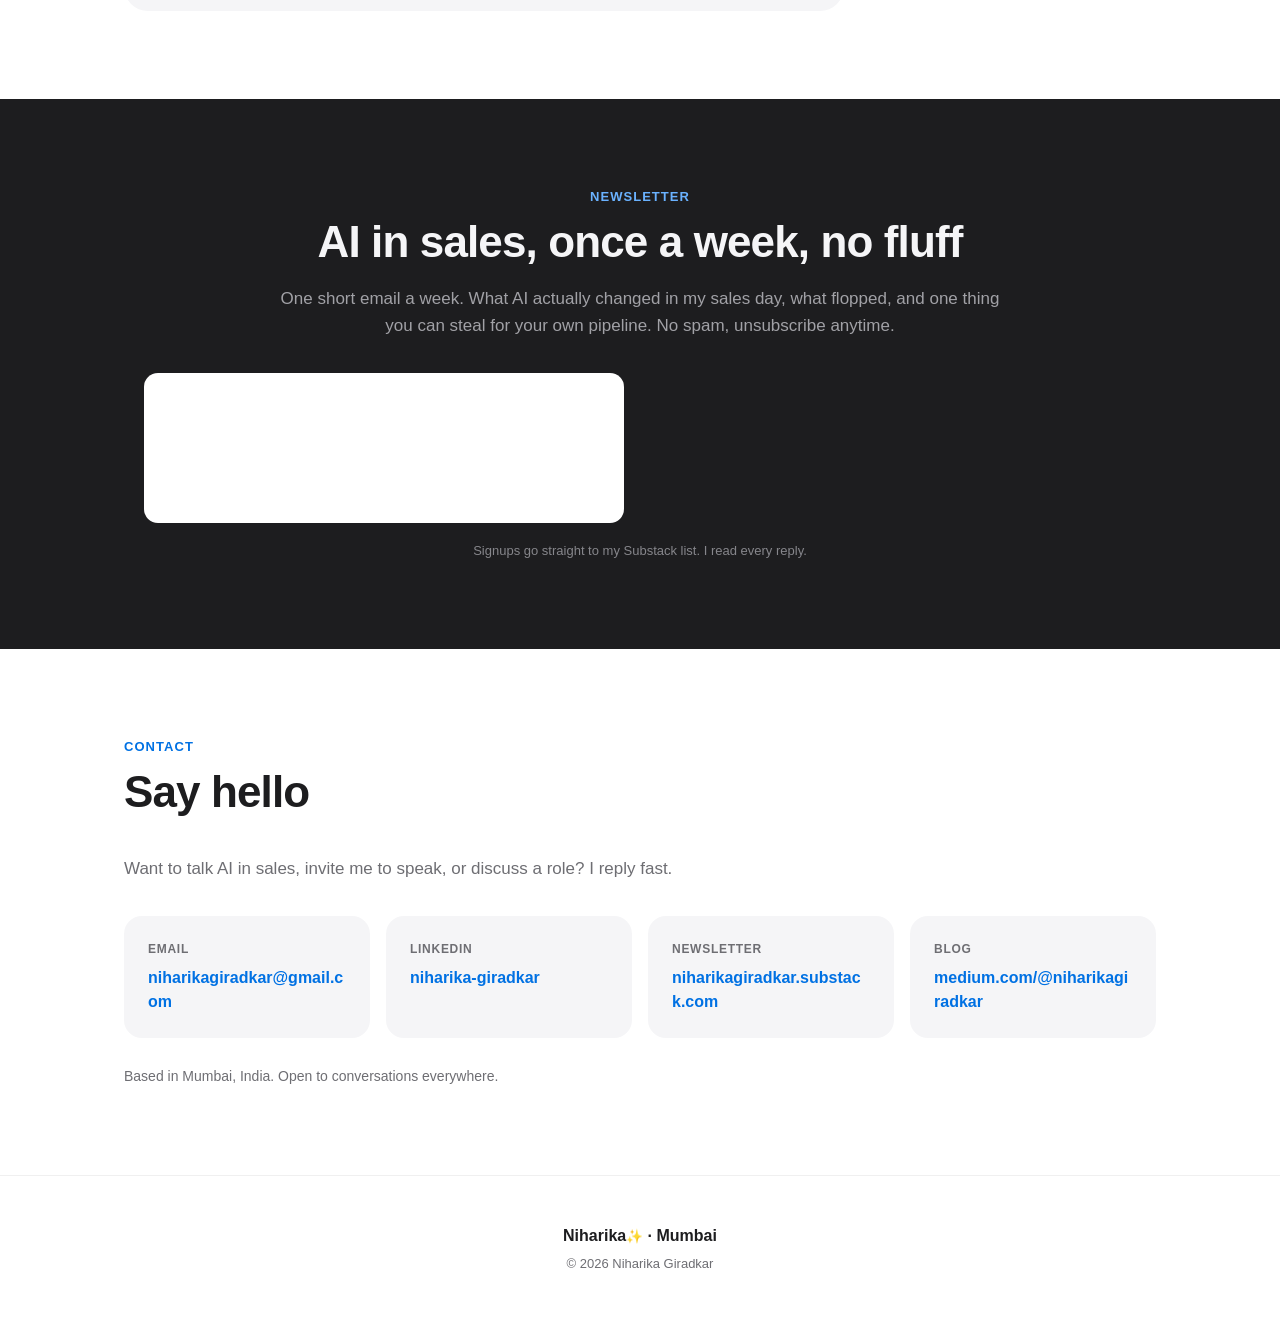
==== commit 7c2dc2c8: "Remove phone number from contact" ====
--- a/index.html
+++ b/index.html
@@ -151,10 +151,6 @@
       <span class="card-label">Email</span>
       <span class="card-value">niharikagiradkar@gmail.com</span>
     </a>
-    <a class="card" href="tel:+917219288134">
-      <span class="card-label">Call / WhatsApp</span>
-      <span class="card-value">+91 72192 88134</span>
-    </a>
     <a class="card" href="https://www.linkedin.com/in/niharika-giradkar-3739161b2" target="_blank" rel="noopener">
       <span class="card-label">LinkedIn</span>
       <span class="card-value">niharika-giradkar</span>
